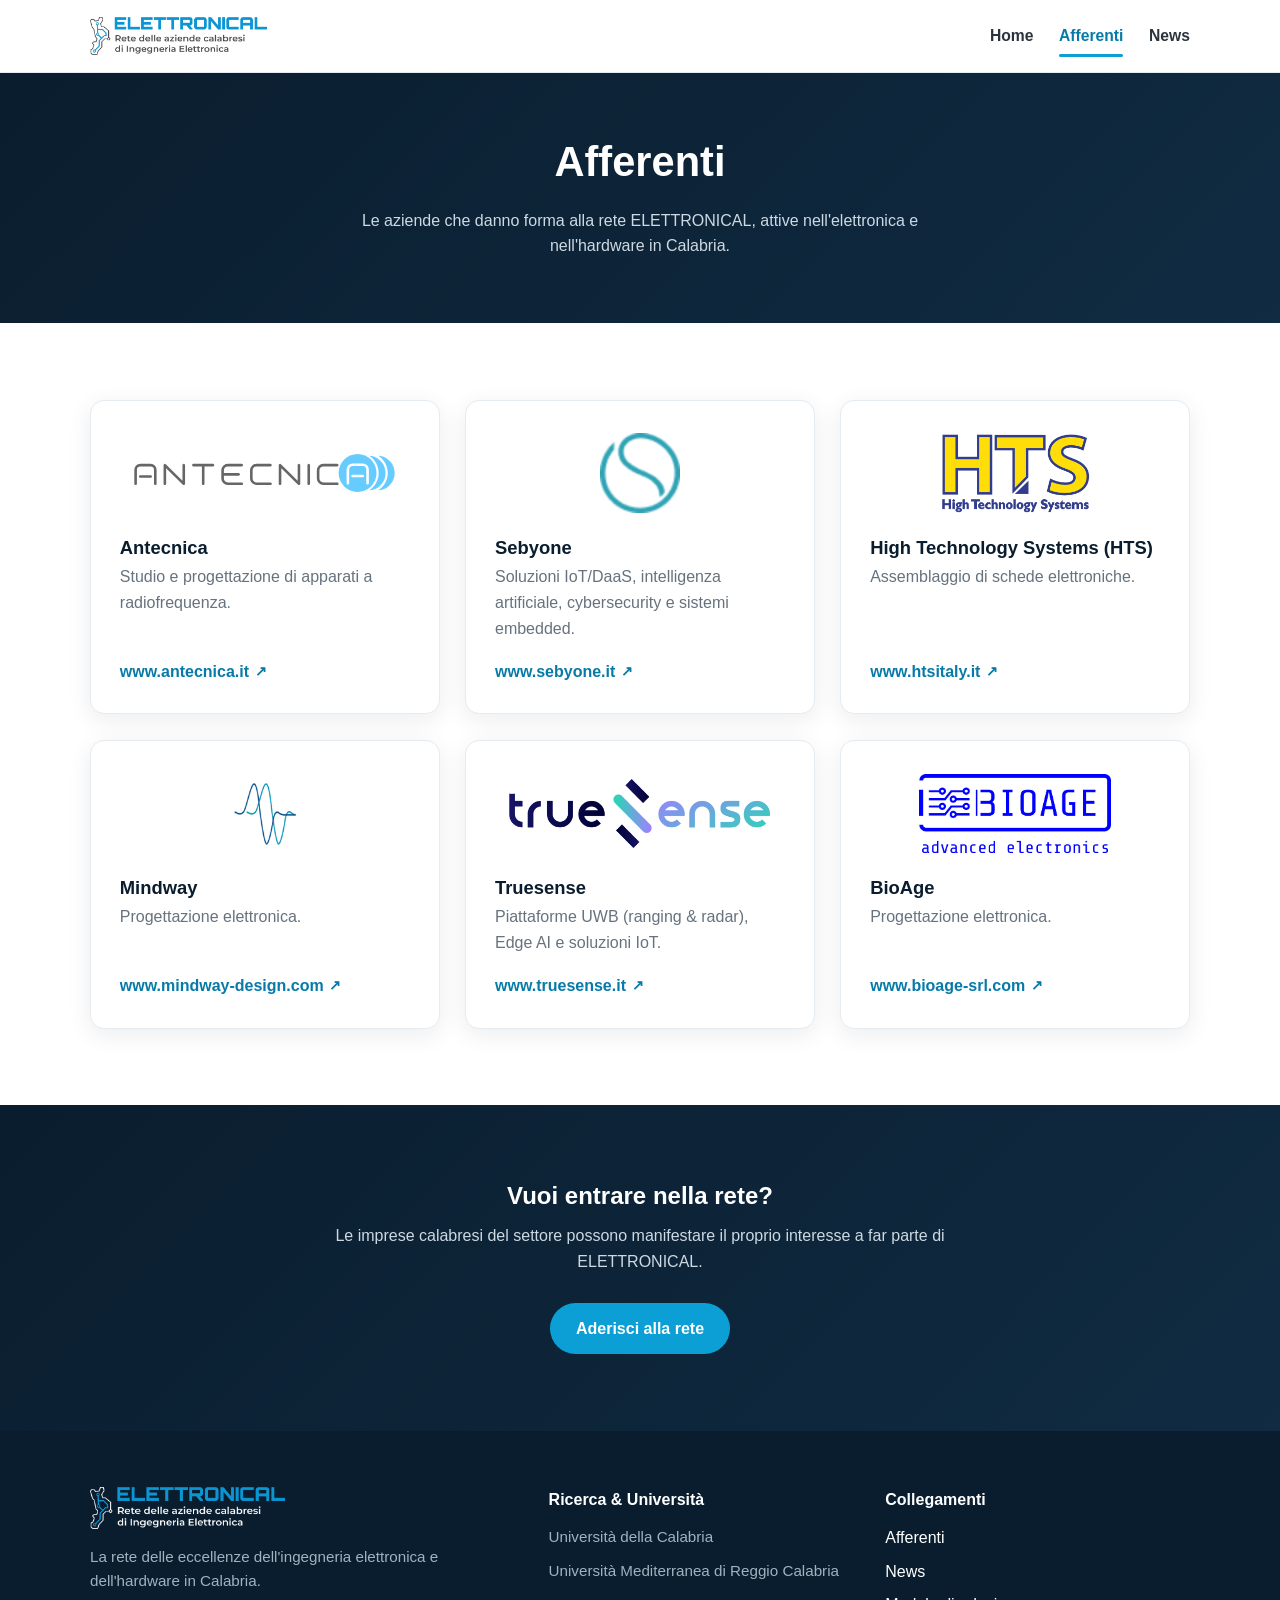
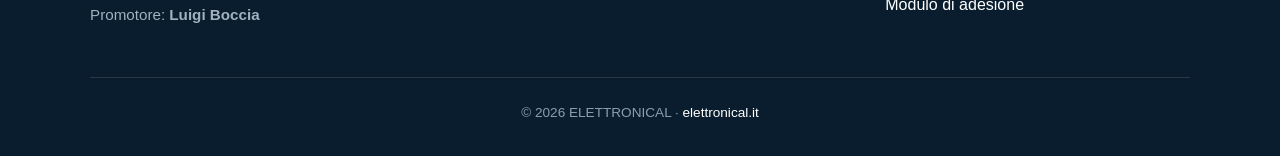
==== afferenti.html @ ed91a59c "Sito ELETTRONICAL: home, afferenti, news (statico, GitHub Pages) Sito statico minimale per la rete E" ====
<!DOCTYPE html>
<html lang="it">
<head>
  <meta charset="UTF-8">
  <meta name="viewport" content="width=device-width, initial-scale=1.0">
  <title>Afferenti — ELETTRONICAL</title>
  <meta name="description" content="Le aziende che fanno parte della rete ELETTRONICAL: le eccellenze dell'elettronica e dell'hardware in Calabria.">
  <link rel="icon" type="image/png" href="assets/favicon.png">
  <link rel="stylesheet" href="style.css">
  <meta property="og:title" content="Afferenti — ELETTRONICAL">
  <meta property="og:description" content="Le aziende della rete ELETTRONICAL.">
  <meta property="og:image" content="assets/og-banner.png">
</head>
<body>

  <header class="site-header">
    <div class="container">
      <a class="logo" href="index.html" aria-label="ELETTRONICAL — home">
        <img src="assets/elettronical-logo.png" alt="ELETTRONICAL">
      </a>
      <nav class="main-nav">
        <a href="index.html">Home</a>
        <a href="afferenti.html" class="active">Afferenti</a>
        <a href="news.html">News</a>
      </nav>
    </div>
  </header>

  <main>
    <section class="page-hero">
      <div class="container">
        <h1>Afferenti</h1>
        <p>Le aziende che danno forma alla rete ELETTRONICAL, attive nell'elettronica e nell'hardware in Calabria.</p>
      </div>
    </section>

    <section>
      <div class="container">
        <div id="members-grid" class="members-grid">
          <p class="loading">Caricamento degli afferenti…</p>
        </div>
      </div>
    </section>

    <section class="cta">
      <div class="container">
        <h2>Vuoi entrare nella rete?</h2>
        <p>Le imprese calabresi del settore possono manifestare il proprio interesse a far parte di ELETTRONICAL.</p>
        <a class="btn" href="https://tinyurl.com/elettronical" target="_blank" rel="noopener">Aderisci alla rete</a>
      </div>
    </section>
  </main>

  <footer class="site-footer">
    <div class="container">
      <div class="footer-grid">
        <div>
          <img class="footer-logo" src="assets/elettronical-logo-light.png" alt="ELETTRONICAL">
          <p>La rete delle eccellenze dell'ingegneria elettronica e dell'hardware in Calabria.</p>
          <p>Promotore: <strong>Luigi Boccia</strong></p>
        </div>
        <div>
          <h4>Ricerca &amp; Università</h4>
          <p>Università della Calabria</p>
          <p>Università Mediterranea di Reggio Calabria</p>
        </div>
        <div>
          <h4>Collegamenti</h4>
          <ul>
            <li><a href="afferenti.html">Afferenti</a></li>
            <li><a href="news.html">News</a></li>
            <li><a href="https://tinyurl.com/elettronical" target="_blank" rel="noopener">Modulo di adesione</a></li>
          </ul>
        </div>
      </div>
      <div class="footer-bottom">
        © 2026 ELETTRONICAL · <a href="https://elettronical.it">elettronical.it</a>
      </div>
    </div>
  </footer>

  <script src="script.js"></script>
</body>
</html>
---- style.css ----
/* ===========================================================================
   ELETTRONICAL — foglio di stile unico
   Palette derivata dal logo: azzurro/ciano del wordmark, grigio della tagline,
   navy dei banner del carosello.
   =========================================================================== */

:root {
  --brand:        #0b9fd6;   /* azzurro ELETTRONICAL */
  --brand-dark:   #077aa8;
  --brand-darker: #055d80;
  --navy:         #0a1d2e;   /* sfondo scuro hero/footer */
  --navy-soft:    #102b42;
  --ink:          #2b343c;   /* testo principale */
  --muted:        #66727d;   /* testo secondario */
  --line:         #e4ebf1;   /* bordi */
  --bg:           #ffffff;
  --bg-soft:      #f4f8fb;   /* sezioni alternate */
  --radius:       14px;
  --shadow:       0 6px 24px rgba(10, 29, 46, .08);
  --shadow-hover: 0 12px 34px rgba(10, 29, 46, .14);
  --maxw:         1140px;
  --font: -apple-system, BlinkMacSystemFont, "Segoe UI", Roboto, Helvetica, Arial, sans-serif;
}

* { box-sizing: border-box; }

html { scroll-behavior: smooth; }

body {
  margin: 0;
  font-family: var(--font);
  color: var(--ink);
  background: var(--bg);
  line-height: 1.6;
  -webkit-font-smoothing: antialiased;
}

img { max-width: 100%; display: block; }

a { color: var(--brand-dark); text-decoration: none; }
a:hover { text-decoration: underline; }

h1, h2, h3 { line-height: 1.2; color: var(--navy); margin: 0 0 .5em; }
h2.section-title { font-size: clamp(1.5rem, 3vw, 2.1rem); text-align: center; }
.section-intro { text-align: center; color: var(--muted); max-width: 680px; margin: 0 auto 2.5rem; }

.container { width: 100%; max-width: var(--maxw); margin: 0 auto; padding: 0 20px; }

section { padding: clamp(3rem, 6vw, 5rem) 0; }
.bg-soft { background: var(--bg-soft); }

/* ---- Bottoni -------------------------------------------------------------- */
.btn {
  display: inline-block;
  background: var(--brand);
  color: #fff;
  padding: .8rem 1.6rem;
  border-radius: 999px;
  font-weight: 600;
  border: none;
  cursor: pointer;
  transition: background .2s ease, transform .2s ease, box-shadow .2s ease;
}
.btn:hover { background: var(--brand-dark); text-decoration: none; transform: translateY(-2px); box-shadow: var(--shadow); }
.btn-outline { background: transparent; color: var(--brand-dark); border: 2px solid var(--brand); }
.btn-outline:hover { background: var(--brand); color: #fff; }
.center { text-align: center; }

/* ---- Header --------------------------------------------------------------- */
.site-header {
  position: sticky; top: 0; z-index: 50;
  background: rgba(255, 255, 255, .92);
  backdrop-filter: saturate(180%) blur(8px);
  border-bottom: 1px solid var(--line);
}
.site-header .container {
  display: flex; align-items: center; justify-content: space-between;
  min-height: 72px; gap: 1rem;
}
.site-header .logo img { height: 38px; width: auto; }
.main-nav { display: flex; gap: 1.6rem; align-items: center; }
.main-nav a {
  color: var(--ink); font-weight: 600; font-size: .98rem;
  padding: .3rem 0; position: relative;
}
.main-nav a:hover { color: var(--brand-dark); text-decoration: none; }
.main-nav a.active { color: var(--brand-dark); }
.main-nav a.active::after {
  content: ""; position: absolute; left: 0; right: 0; bottom: -4px;
  height: 3px; background: var(--brand); border-radius: 3px;
}

/* ---- Carosello ------------------------------------------------------------ */
.carousel {
  position: relative;
  width: 100%;
  max-width: 1600px;
  margin: 0 auto;
  aspect-ratio: 1600 / 600;
  overflow: hidden;
  background: var(--navy);
}
.carousel__track { position: absolute; inset: 0; }
.carousel__slide {
  position: absolute; inset: 0;
  opacity: 0; transition: opacity .8s ease;
  background-size: cover; background-position: center;
}
.carousel__slide.is-active { opacity: 1; }
.carousel__btn {
  position: absolute; top: 50%; transform: translateY(-50%);
  width: 44px; height: 44px; border-radius: 50%;
  border: none; cursor: pointer;
  background: rgba(10, 29, 46, .45); color: #fff;
  font-size: 1.5rem; line-height: 44px; text-align: center;
  transition: background .2s ease;
  z-index: 3;
}
.carousel__btn:hover { background: var(--brand); }
.carousel__btn--prev { left: 16px; }
.carousel__btn--next { right: 16px; }
.carousel__dots {
  position: absolute; left: 0; right: 0; bottom: 16px;
  display: flex; justify-content: center; gap: 10px; z-index: 3;
}
.carousel__dot {
  width: 11px; height: 11px; border-radius: 50%;
  border: 2px solid #fff; background: transparent; cursor: pointer; padding: 0;
  transition: background .2s ease, transform .2s ease;
}
.carousel__dot.is-active { background: #fff; transform: scale(1.15); }

/* ---- Intro + obiettivi ---------------------------------------------------- */
.intro-lead {
  font-size: clamp(1.05rem, 2vw, 1.2rem);
  color: var(--ink); max-width: 820px; margin: 0 auto 2.8rem; text-align: center;
}
.intro-lead strong { color: var(--navy); }

.objectives {
  display: grid; gap: 1.5rem;
  grid-template-columns: repeat(auto-fit, minmax(260px, 1fr));
}
.objective {
  background: var(--bg); border: 1px solid var(--line); border-radius: var(--radius);
  padding: 2rem 1.6rem; text-align: center; box-shadow: var(--shadow);
  transition: transform .2s ease, box-shadow .2s ease;
}
.objective:hover { transform: translateY(-4px); box-shadow: var(--shadow-hover); }
.objective__icon {
  width: 56px; height: 56px; margin: 0 auto 1.1rem;
  display: grid; place-items: center;
  background: linear-gradient(135deg, var(--brand), var(--brand-dark));
  border-radius: 14px; color: #fff;
}
.objective__icon svg { width: 30px; height: 30px; }
.objective h3 { font-size: 1.18rem; }
.objective p { color: var(--muted); margin: 0; }

/* ---- Afferenti ------------------------------------------------------------ */
.members-grid {
  display: grid; gap: 1.6rem;
  grid-template-columns: repeat(auto-fill, minmax(280px, 1fr));
}
.member-card {
  background: var(--bg); border: 1px solid var(--line); border-radius: var(--radius);
  padding: 1.8rem; display: flex; flex-direction: column;
  box-shadow: var(--shadow); transition: transform .2s ease, box-shadow .2s ease;
}
.member-card:hover { transform: translateY(-4px); box-shadow: var(--shadow-hover); }
.member-card__logo {
  height: 88px; display: grid; place-items: center; margin-bottom: 1.2rem;
}
.member-card__logo img { max-height: 80px; max-width: 90%; width: auto; object-fit: contain; }
.member-card h3 { font-size: 1.15rem; margin-bottom: .35rem; }
.member-card p { color: var(--muted); margin: 0 0 1.1rem; flex: 1; }
.member-card a.member-link {
  font-weight: 600; align-self: flex-start;
  display: inline-flex; align-items: center; gap: .35rem;
}
.member-card a.member-link::after { content: "↗"; font-size: .9em; }

/* ---- News ----------------------------------------------------------------- */
.news-grid {
  display: grid; gap: 1.6rem;
  grid-template-columns: repeat(auto-fill, minmax(300px, 1fr));
}
.news-card {
  background: var(--bg); border: 1px solid var(--line); border-radius: var(--radius);
  padding: 1.8rem; box-shadow: var(--shadow);
  display: flex; flex-direction: column;
  transition: transform .2s ease, box-shadow .2s ease;
}
.news-card:hover { transform: translateY(-4px); box-shadow: var(--shadow-hover); }
.news-card__date, .news-date {
  color: var(--brand-dark); font-weight: 600; font-size: .85rem;
  text-transform: uppercase; letter-spacing: .04em; margin-bottom: .5rem;
}
.news-card h3 { font-size: 1.2rem; }
.news-card p { color: var(--muted); flex: 1; }
.news-card a.read-more { font-weight: 600; align-self: flex-start; margin-top: .6rem; }

/* news.html — articoli completi */
.news-list { max-width: 800px; margin: 0 auto; display: grid; gap: 2.5rem; }
.news-article {
  border-bottom: 1px solid var(--line); padding-bottom: 2.5rem;
  scroll-margin-top: 90px;
}
.news-article:last-child { border-bottom: none; }
.news-article h2 { font-size: clamp(1.35rem, 2.5vw, 1.8rem); margin-bottom: .4rem; }
.news-article .news-body p { margin: 0 0 1rem; color: var(--ink); }

/* ---- CTA banner ----------------------------------------------------------- */
.cta {
  background: linear-gradient(135deg, var(--navy), var(--navy-soft));
  color: #fff; text-align: center;
}
.cta h2 { color: #fff; }
.cta p { color: #cdd9e3; max-width: 620px; margin: 0 auto 1.8rem; }
.cta .btn { background: var(--brand); }
.cta .btn:hover { background: #fff; color: var(--brand-dark); }

/* ---- Footer --------------------------------------------------------------- */
.site-footer { background: var(--navy); color: #c3d1dc; padding: 3.5rem 0 2rem; }
.site-footer a { color: #fff; }
.footer-grid {
  display: grid; gap: 2rem; grid-template-columns: 1.4fr 1fr 1fr;
  margin-bottom: 2.5rem;
}
.site-footer img.footer-logo { height: 42px; margin-bottom: 1rem; }
.site-footer h4 { color: #fff; font-size: 1rem; margin: 0 0 .8rem; }
.site-footer ul { list-style: none; padding: 0; margin: 0; }
.site-footer li { margin-bottom: .5rem; }
.site-footer p { margin: 0 0 .6rem; color: #9fb2c0; font-size: .95rem; }
.footer-bottom {
  border-top: 1px solid rgba(255, 255, 255, .12); padding-top: 1.5rem;
  text-align: center; font-size: .85rem; color: #8a9eae;
}

/* ---- Page hero (afferenti / news) ---------------------------------------- */
.page-hero {
  background: linear-gradient(135deg, var(--navy), var(--navy-soft));
  color: #fff; padding: clamp(2.5rem, 6vw, 4rem) 0; text-align: center;
}
.page-hero h1 { color: #fff; font-size: clamp(1.8rem, 4vw, 2.6rem); }
.page-hero p { color: #cdd9e3; max-width: 640px; margin: .5rem auto 0; }

/* ---- Stato / vuoto -------------------------------------------------------- */
.loading, .empty { text-align: center; color: var(--muted); padding: 2rem 0; }

/* ---- Responsive ----------------------------------------------------------- */
@media (max-width: 760px) {
  .footer-grid { grid-template-columns: 1fr; gap: 1.6rem; }
  .site-header .logo img { height: 32px; }
  .main-nav { gap: 1.1rem; }
  .main-nav a { font-size: .92rem; }
  .carousel__btn { width: 38px; height: 38px; line-height: 38px; font-size: 1.25rem; }
}
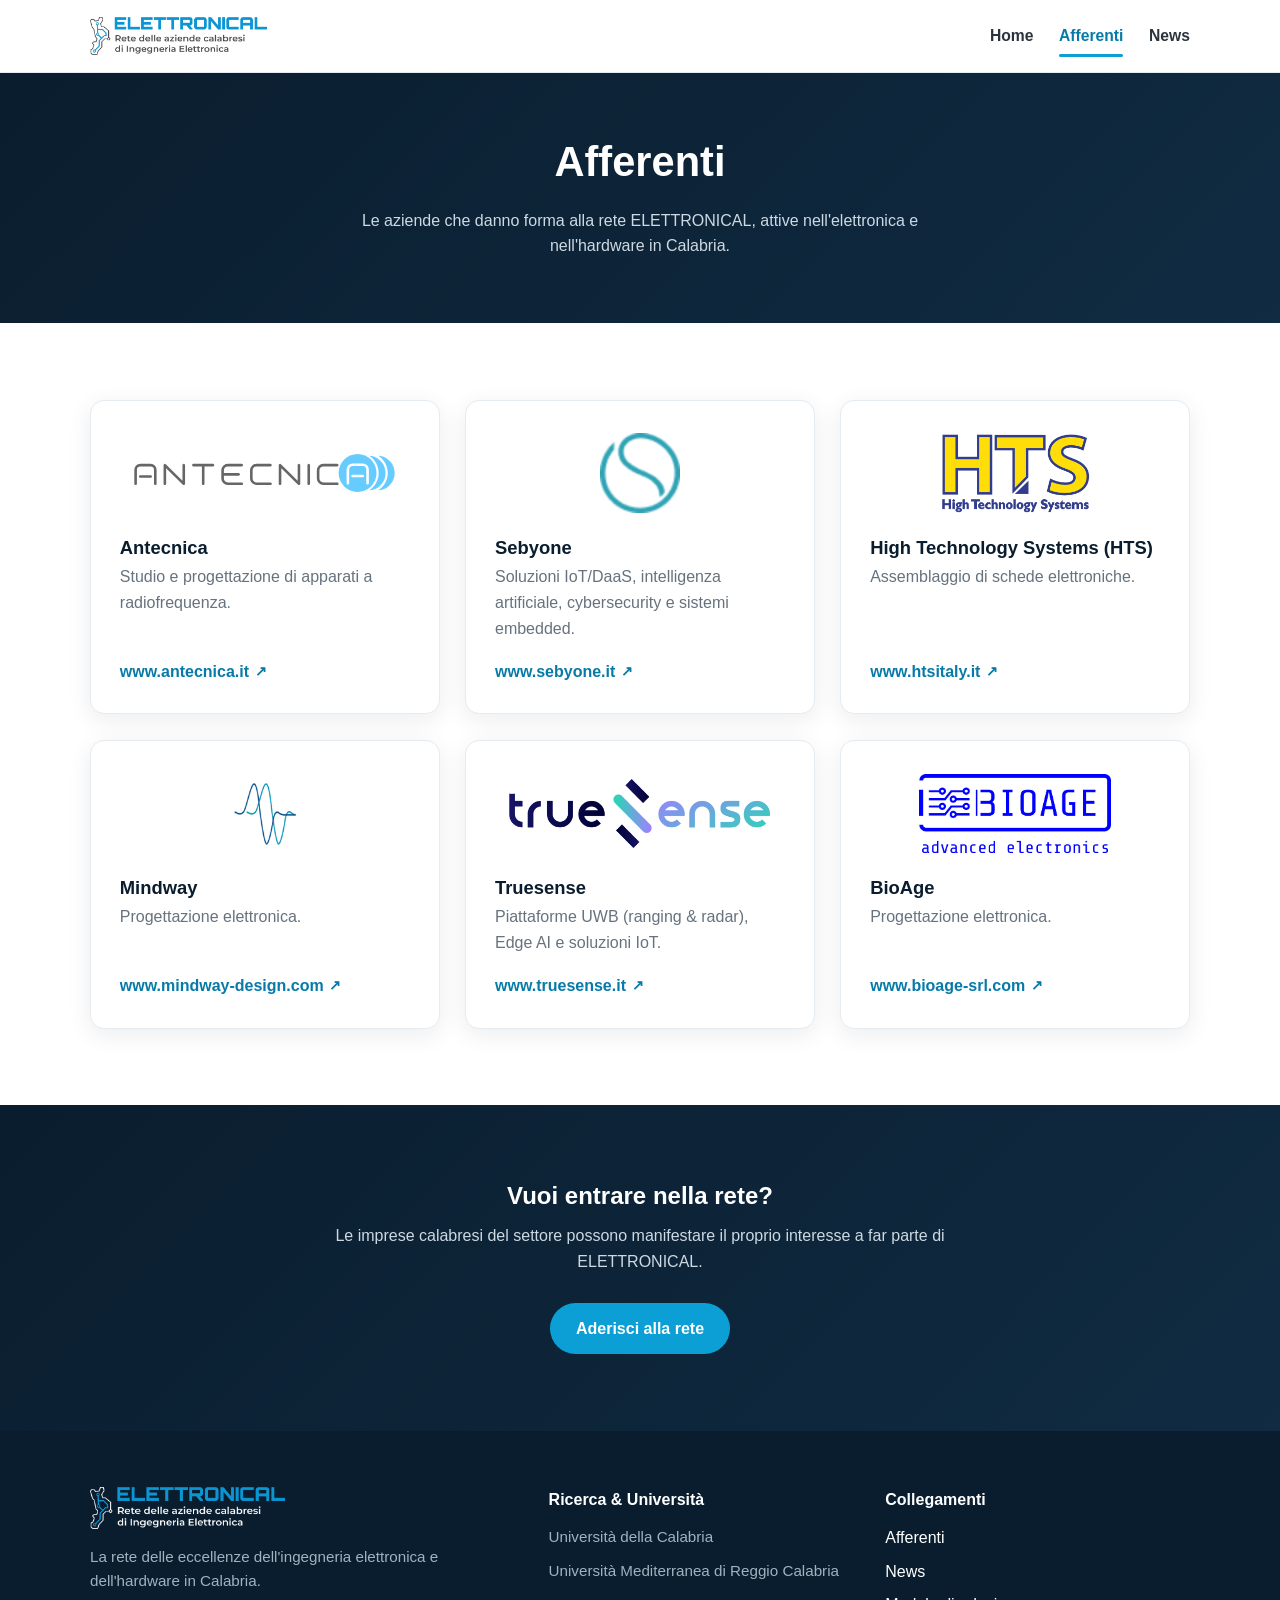
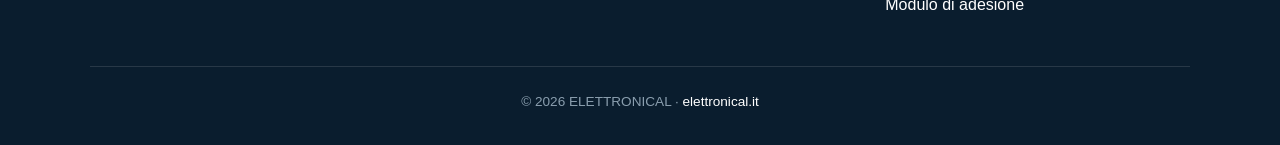
==== commit 25435d3e: "Rimuove 'Promotore: Luigi Boccia' dal footer" ====
--- a/afferenti.html
+++ b/afferenti.html
@@ -57,7 +57,6 @@
         <div>
           <img class="footer-logo" src="assets/elettronical-logo-light.png" alt="ELETTRONICAL">
           <p>La rete delle eccellenze dell'ingegneria elettronica e dell'hardware in Calabria.</p>
-          <p>Promotore: <strong>Luigi Boccia</strong></p>
         </div>
         <div>
           <h4>Ricerca &amp; Università</h4>
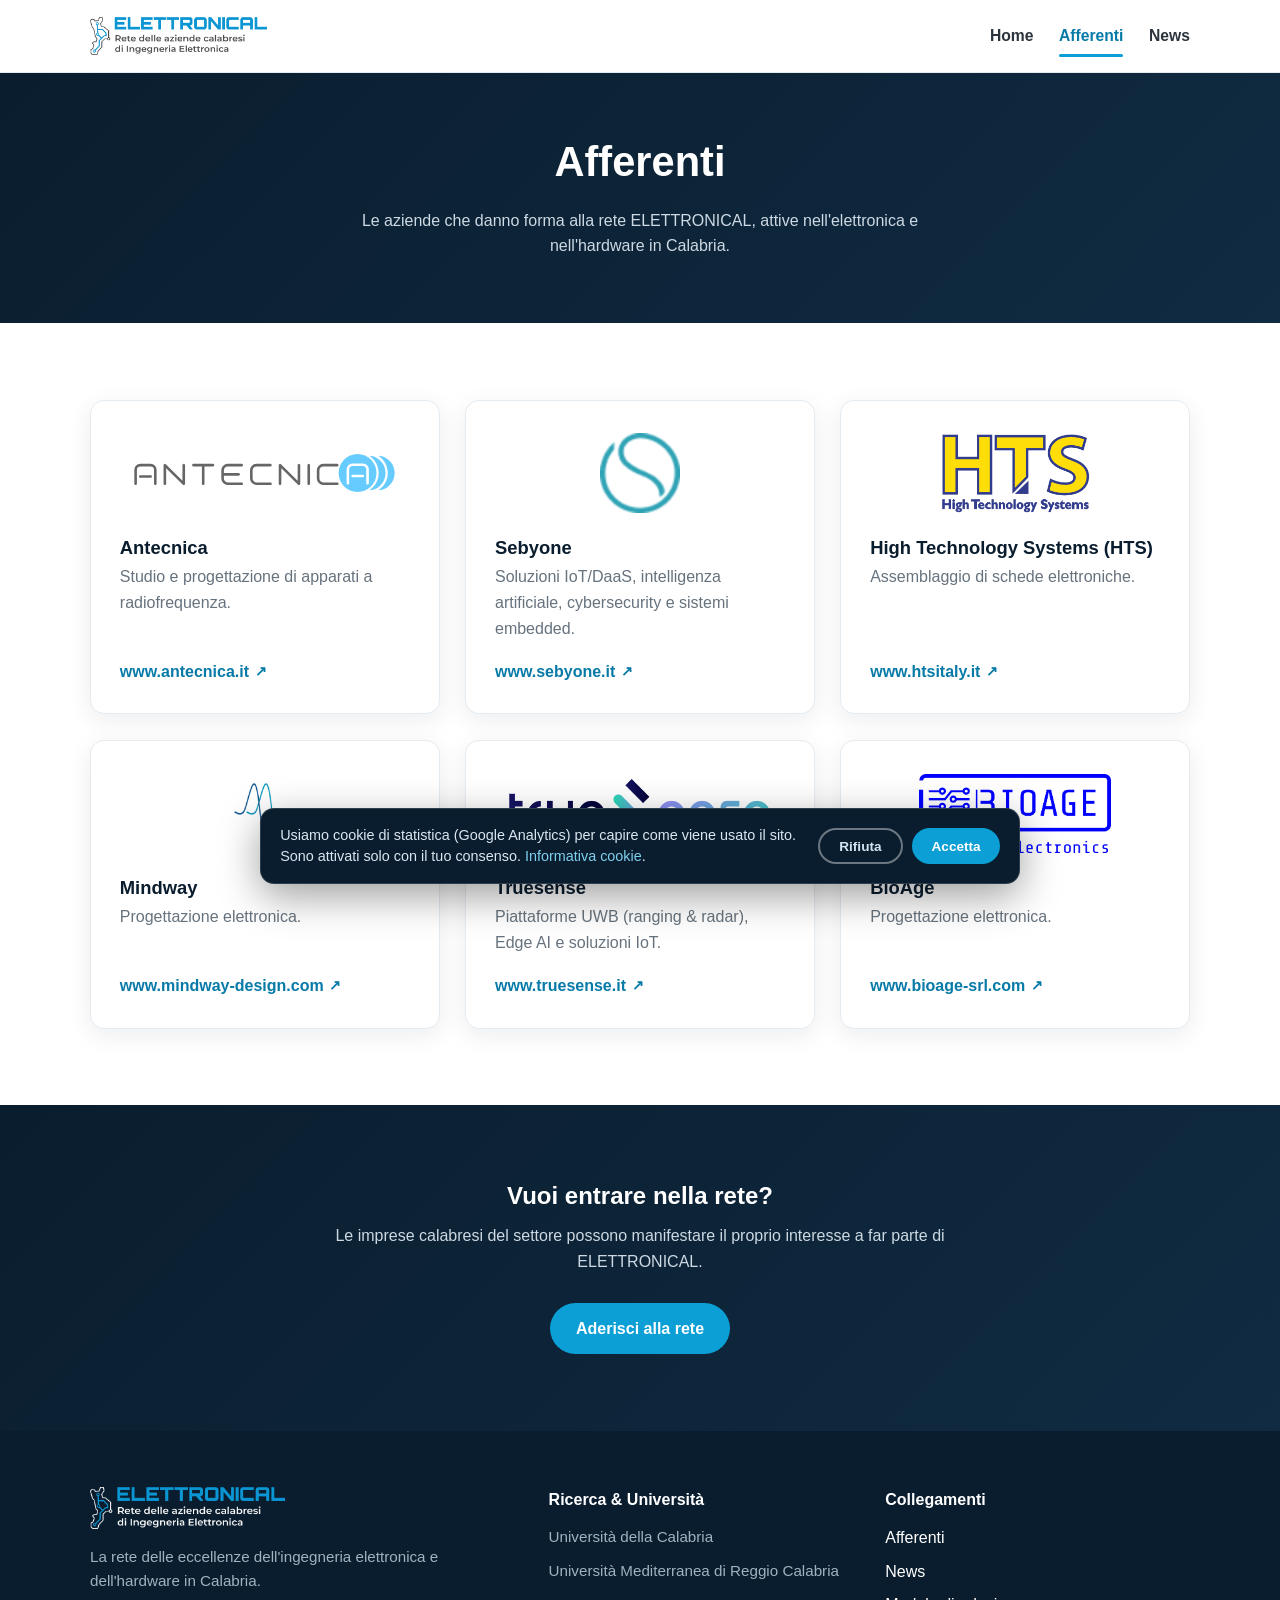
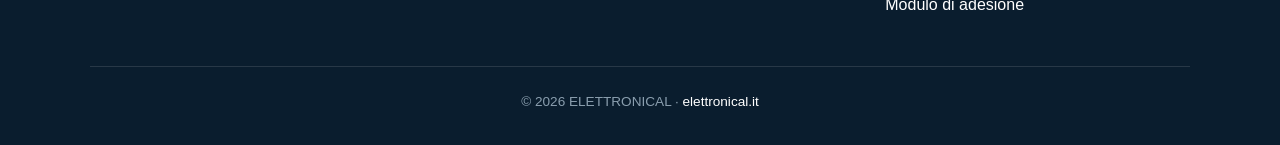
==== commit f6363c18: "Consenso cookie: GA4 caricato solo dopo accettazione + pagina informativa - consent.js: banner Accet" ====
--- a/afferenti.html
+++ b/afferenti.html
@@ -3,10 +3,12 @@
 <head>
   <meta charset="UTF-8">
   <meta name="viewport" content="width=device-width, initial-scale=1.0">
+  <!-- Consenso cookie -> carica Google Analytics solo dopo l'accettazione -->
+  <script src="consent.js?v=1" defer></script>
   <title>Afferenti — ELETTRONICAL</title>
   <meta name="description" content="Le aziende che fanno parte della rete ELETTRONICAL: le eccellenze dell'elettronica e dell'hardware in Calabria.">
   <link rel="icon" type="image/png" href="assets/favicon.png">
-  <link rel="stylesheet" href="style.css">
+  <link rel="stylesheet" href="style.css?v=4">
   <meta property="og:title" content="Afferenti — ELETTRONICAL">
   <meta property="og:description" content="Le aziende della rete ELETTRONICAL.">
   <meta property="og:image" content="assets/og-banner.png">
@@ -15,11 +17,11 @@
 
   <header class="site-header">
     <div class="container">
-      <a class="logo" href="index.html" aria-label="ELETTRONICAL — home">
+      <a class="logo" href="/" aria-label="ELETTRONICAL — home">
         <img src="assets/elettronical-logo.png" alt="ELETTRONICAL">
       </a>
       <nav class="main-nav">
-        <a href="index.html">Home</a>
+        <a href="/">Home</a>
         <a href="afferenti.html" class="active">Afferenti</a>
         <a href="news.html">News</a>
       </nav>
@@ -78,6 +80,6 @@
     </div>
   </footer>
 
-  <script src="script.js"></script>
+  <script src="script.js?v=3"></script>
 </body>
 </html>
--- a/style.css
+++ b/style.css
@@ -256,3 +256,101 @@
   .main-nav a { font-size: .92rem; }
   .carousel__btn { width: 38px; height: 38px; line-height: 38px; font-size: 1.25rem; }
 }
+
+/* ===========================================================================
+   Hero animato — area banner della home: il circuito si disegna nella Calabria,
+   appare ELETTRONICAL e scorrono in ciclo i testi dei banner.
+   =========================================================================== */
+.hero { position: relative; width: 100%; overflow: hidden; color: #fff; background: #071a2a; }
+.hero__bg {
+  position: absolute; inset: 0; z-index: 1;
+  background:
+    radial-gradient(circle at 28% 38%, rgba(20, 110, 165, .55), transparent 58%),
+    radial-gradient(circle at 82% 72%, rgba(11, 130, 185, .38), transparent 55%),
+    linear-gradient(135deg, #061826 0%, #0b2842 58%, #03101b 100%);
+}
+.hero__bg::after {                       /* trama leggera tipo circuito */
+  content: ""; position: absolute; inset: 0; opacity: .13;
+  background-image:
+    linear-gradient(90deg, rgba(120, 220, 255, .5) 1px, transparent 1px),
+    linear-gradient(rgba(120, 220, 255, .5) 1px, transparent 1px);
+  background-size: 46px 46px;
+  -webkit-mask-image: radial-gradient(circle at 62% 50%, #000 28%, transparent 76%);
+          mask-image: radial-gradient(circle at 62% 50%, #000 28%, transparent 76%);
+}
+.hero__inner {
+  position: relative; z-index: 2; max-width: var(--maxw); margin: 0 auto;
+  padding: clamp(2rem, 5vw, 3.5rem) 20px; min-height: clamp(340px, 56vh, 480px);
+  display: flex; align-items: center; gap: clamp(1.5rem, 5vw, 4rem);
+}
+.hero__icon { height: clamp(190px, 34vh, 330px); width: auto; flex: none; overflow: visible; }
+.hero__icon .ec-region, .hero__icon .ec-inner { fill: none; stroke-linecap: round; stroke-linejoin: round; }
+.hero__icon .ec-region { stroke: #2f86c4; stroke-width: 5; filter: drop-shadow(0 0 4px rgba(47, 134, 196, .6)); }
+.hero__icon .ec-inner { stroke: #45dcff; stroke-width: 9.368; filter: drop-shadow(0 0 6px rgba(69, 220, 255, .9)); }
+.hero__icon .ec-node {
+  fill: #071a2a; stroke: #45dcff; stroke-width: 6.87;
+  opacity: 0; transform: scale(.1); transform-box: fill-box; transform-origin: center;
+}
+.hero__icon .ec-node--mid { fill: #eaf6fb; }
+.hero.is-nodes .hero__icon .ec-node { animation: ec-node-pop .45s cubic-bezier(.34, 1.56, .64, 1) forwards; }
+@keyframes ec-node-pop { to { opacity: 1; transform: scale(1); } }
+@keyframes ec-pulse {
+  0%   { filter: drop-shadow(0 0 4px rgba(69, 220, 255, .55)); }
+  50%  { filter: drop-shadow(0 0 18px rgba(69, 220, 255, 1)); }
+  100% { filter: drop-shadow(0 0 9px rgba(69, 220, 255, .85)); }
+}
+.hero.is-nodes .hero__icon { animation: ec-pulse 1.3s ease 1; }
+
+.hero__text { flex: 1; min-width: 0; }
+.hero__name {
+  display: flex; flex-wrap: nowrap; gap: .01em;
+  font-weight: 800; letter-spacing: .05em; line-height: 1;
+  font-size: clamp(2rem, 7vw, 4.4rem);
+  color: #eaf6fb; text-shadow: 0 0 26px rgba(63, 205, 243, .4);
+}
+.hero__name span { display: inline-block; opacity: 0; transform: translateY(18px); }
+.hero.is-name .hero__name span { animation: ec-letter .5s ease forwards; }
+@keyframes ec-letter { to { opacity: 1; transform: translateY(0); } }
+
+.hero__tagline {
+  margin-top: 1.1rem; min-height: 3.1em; max-width: 30ch;
+  font-weight: 600; color: #bfe3f5; line-height: 1.35;
+  font-size: clamp(1.05rem, 3vw, 1.7rem);
+  opacity: 0; transform: translateY(10px); transition: opacity .55s ease, transform .55s ease;
+}
+.hero__tagline.is-show { opacity: 1; transform: none; }
+
+@media (max-width: 760px) {
+  .hero__inner { flex-direction: column; text-align: center; gap: 1.4rem; min-height: 0; }
+  .hero__icon { height: clamp(170px, 30vh, 250px); }
+  .hero__name { justify-content: center; }
+  .hero__tagline { margin-left: auto; margin-right: auto; }
+}
+@media (prefers-reduced-motion: reduce) {
+  .hero__tagline { transition: none; }
+  .hero.is-nodes .hero__icon { animation: none; }
+}
+
+/* ===========================================================================
+   Banner consenso cookie
+   =========================================================================== */
+.cookie-banner {
+  position: fixed; left: 16px; right: 16px; bottom: 16px; z-index: 1200;
+  max-width: 760px; margin: 0 auto;
+  background: var(--navy); color: #dbe7f0;
+  border: 1px solid rgba(255, 255, 255, .14); border-radius: 14px;
+  box-shadow: 0 12px 40px rgba(0, 0, 0, .38);
+  padding: 1rem 1.2rem;
+  display: flex; align-items: center; gap: 1rem; flex-wrap: wrap;
+  font-size: .9rem; line-height: 1.45;
+}
+.cookie-banner__text { flex: 1; min-width: 240px; }
+.cookie-banner__text a { color: #7fd0ef; }
+.cookie-banner__actions { display: flex; gap: .6rem; flex-shrink: 0; }
+.cookie-banner .btn { padding: .55rem 1.2rem; font-size: .85rem; }
+.cookie-banner .btn-outline { color: #cfe6f2; border-color: rgba(255, 255, 255, .4); }
+.cookie-banner .btn-outline:hover { background: rgba(255, 255, 255, .16); color: #fff; }
+@media (max-width: 520px) {
+  .cookie-banner { flex-direction: column; align-items: stretch; }
+  .cookie-banner__actions { justify-content: flex-end; }
+}
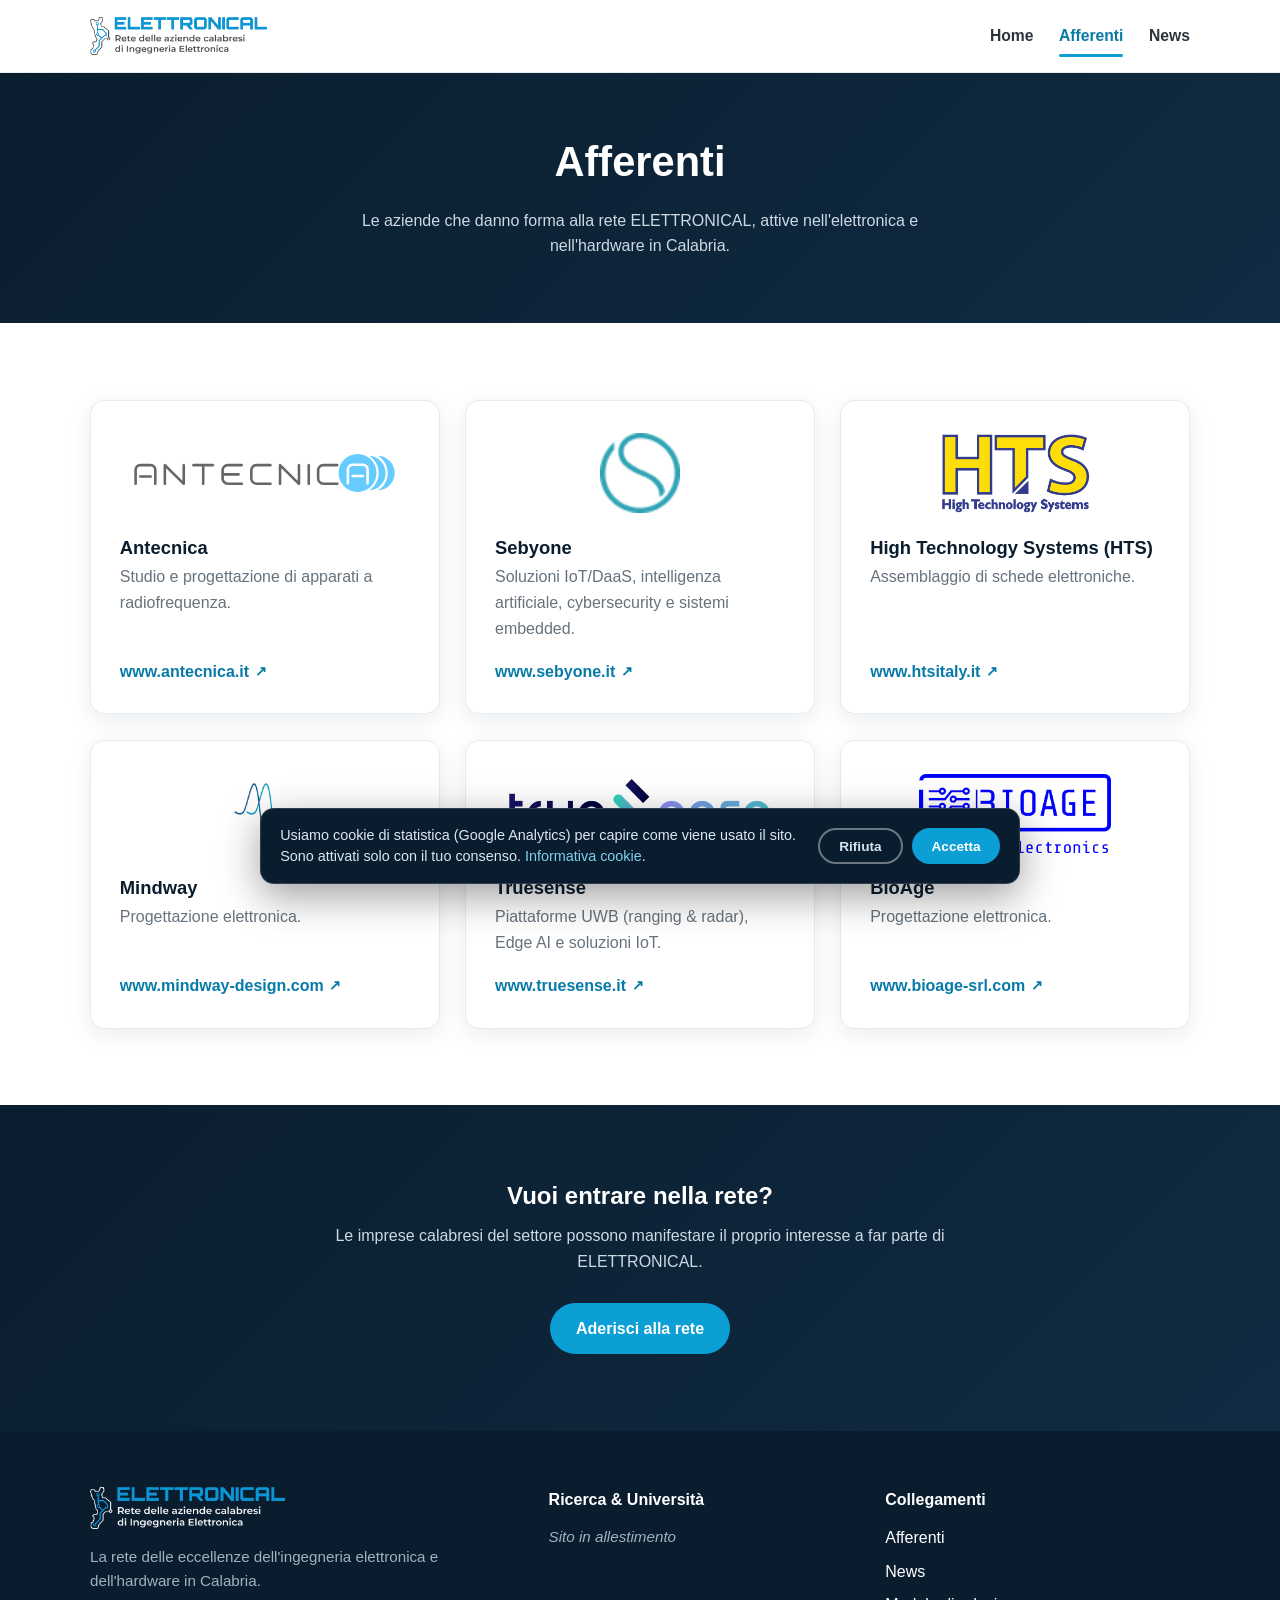
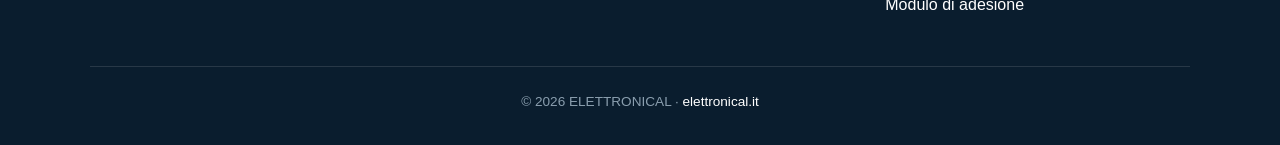
==== commit 29530a87: "Rimuove temporaneamente i riferimenti ai due Atenei; 'Sito in allestimento' Footer (4 pagine): al po" ====
--- a/afferenti.html
+++ b/afferenti.html
@@ -62,8 +62,7 @@
         </div>
         <div>
           <h4>Ricerca &amp; Università</h4>
-          <p>Università della Calabria</p>
-          <p>Università Mediterranea di Reggio Calabria</p>
+          <p><em>Sito in allestimento</em></p>
         </div>
         <div>
           <h4>Collegamenti</h4>
